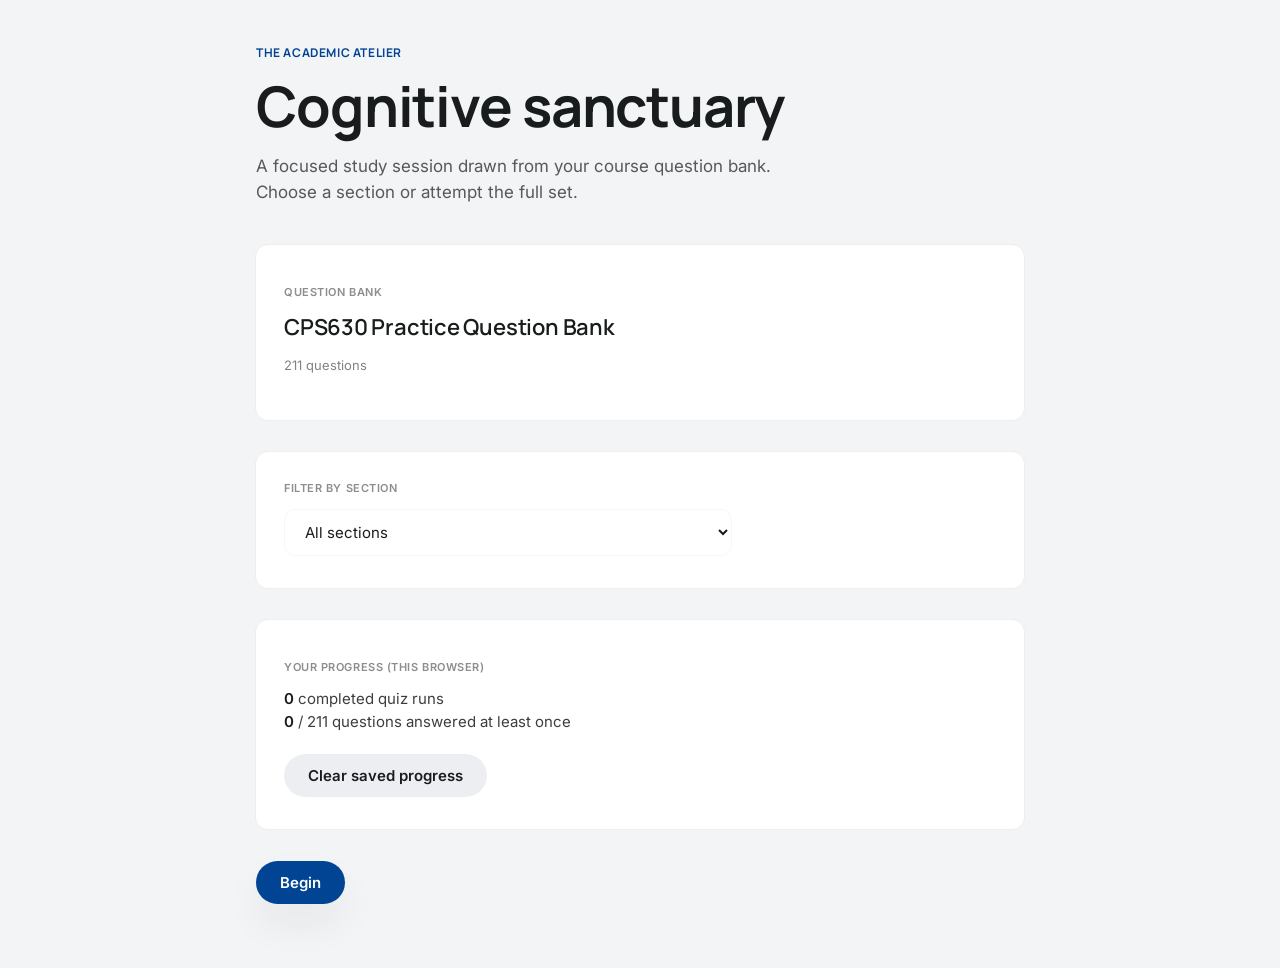
==== quiz/index.html @ 3daa611d "Initial commit: CPS630 quiz app and question bank Made-with: Cursor" ====
<!DOCTYPE html>
<html lang="en">
  <head>
    <meta charset="UTF-8" />
    <meta name="viewport" content="width=device-width, initial-scale=1.0" />
    <title>CPS630 — Practice Quiz</title>
    <link rel="stylesheet" href="css/atelier.css" />
  </head>
  <body>
    <div class="app-shell">
      <main class="main-stage">
        <div id="view-start">
          <p class="brand-mark">The Academic Atelier</p>
          <h1 class="display-intro">Cognitive sanctuary</h1>
          <p class="lede">
            A focused study session drawn from your course question bank. Choose a section or
            attempt the full set.
          </p>

          <div class="card" style="margin-bottom: 2rem">
            <p class="label-md" style="margin-bottom: 0.75rem">Question bank</p>
            <p id="bank-title" class="title-lg" style="margin-bottom: 0.5rem">Loading…</p>
            <p id="bank-count" class="meta-muted">—</p>
          </div>

          <div class="card" style="margin-bottom: 2rem">
            <label class="label-md" for="section-filter" style="display: block; margin-bottom: 0.75rem"
              >Filter by section</label
            >
            <select id="section-filter" class="field-select">
              <option value="">All sections</option>
            </select>
          </div>

          <div id="stats-panel" class="card stats-panel hidden" style="margin-bottom: 2rem" aria-live="polite">
            <p class="label-md" style="margin-bottom: 0.75rem">Your progress (this browser)</p>
            <div id="stats-summary" class="stats-summary"></div>
            <div id="stats-attempts-wrap" class="stats-attempts-wrap hidden">
              <p class="label-md" style="margin-top: 1.25rem; margin-bottom: 0.5rem">Recent attempts</p>
              <ul id="stats-attempts" class="stats-attempts"></ul>
            </div>
            <div class="btn-row" style="margin-top: 1.25rem; margin-bottom: 0">
              <button type="button" class="btn btn-secondary" id="btn-clear-storage">
                Clear saved progress
              </button>
            </div>
          </div>

          <p id="load-error" class="status-banner bad hidden" role="alert"></p>

          <button type="button" class="btn btn-primary" id="btn-start">Begin</button>
        </div>

        <div id="view-quiz" class="hidden">
          <header class="top-bar" aria-label="Quiz progress">
            <div class="top-bar-inner">
              <div class="brand-row">
                <span class="brand-mark">CPS630</span>
                <span id="progress-meta" class="meta-muted"></span>
              </div>
              <div class="progress-wrap" role="progressbar" aria-valuemin="0" aria-valuemax="100" aria-valuenow="0">
                <div id="progress-fill" class="progress-fill"></div>
              </div>
            </div>
          </header>

          <div class="quiz-body">
            <p id="question-tag" class="label-md" style="margin-bottom: 0.75rem"></p>
            <p id="question-history" class="question-history meta-muted hidden" aria-live="polite"></p>
            <h2 id="question-stem" class="title-lg"></h2>

            <div id="options" class="options"></div>

            <div
              id="feedback"
              class="status-banner hidden"
              role="status"
              aria-live="polite"
            ></div>

            <div class="confidence-row">
              <span class="confidence-label">Confidence</span>
              <button type="button" class="chip" data-level="confident">Confident</button>
              <button type="button" class="chip" data-level="unsure">Unsure</button>
              <button type="button" class="chip" data-level="review">Review</button>
            </div>

            <div class="btn-row">
              <button type="button" class="btn btn-primary" id="btn-next" disabled>Next</button>
            </div>
          </div>
        </div>

        <div id="view-results" class="hidden">
          <p class="brand-mark">Results</p>
          <p id="score-value" class="score-ring"></p>
          <p id="score-summary" class="results-summary"></p>
          <h2 class="title-lg" style="margin-bottom: 1rem">Review misses</h2>
          <div id="review-list"></div>
          <div class="btn-row">
            <button type="button" class="btn btn-primary" id="btn-home">Home</button>
            <button type="button" class="btn btn-secondary" id="btn-restart">Practice again</button>
          </div>
        </div>
      </main>
    </div>

    <script type="module" src="js/app.js"></script>
  </body>
</html>
---- quiz/css/atelier.css ----
/**
 * Academic Atelier — tokens from DESIGN.md
 */
@import url("https://fonts.googleapis.com/css2?family=Inter:wght@400;500;600&family=Manrope:wght@500;600;700&display=swap");

:root {
  --surface: #f8f9fa;
  --surface-container-low: #f3f4f5;
  --surface-container-lowest: #ffffff;
  --surface-container-high: #eceef1;
  --surface-bright: rgba(248, 249, 250, 0.8);
  --surface-tint: rgba(25, 28, 29, 0.08);
  --primary: #004493;
  --primary_container: #005bc0;
  --on_primary: #ffffff;
  --on_surface: #191c1d;
  --on_secondary_container: #1a1c1e;
  --secondary_container: #dce3e8;
  --outline_variant: rgba(195, 198, 214, 0.15);
  --tertiary: #6b5a4a;
  --error: #b3261e;
  --ambient-shadow: 0 20px 40px rgba(25, 28, 29, 0.06);
  --radius-md: 0.75rem;
  --radius-full: 9999px;
  --font-display: "Manrope", system-ui, sans-serif;
  --font-body: "Inter", system-ui, sans-serif;
  --tracking-label: 0.05em;
  --tracking-display: -0.02em;
}

*,
*::before,
*::after {
  box-sizing: border-box;
}

html {
  font-size: 100%;
}

body {
  margin: 0;
  min-height: 100vh;
  font-family: var(--font-body);
  font-weight: 400;
  color: var(--on_surface);
  background: var(--surface-container-low);
  line-height: 1.5;
}

/* —— Layout —— */
.app-shell {
  min-height: 100vh;
  display: flex;
  flex-direction: column;
}

.top-bar {
  position: sticky;
  top: 0;
  z-index: 20;
  padding: 1rem 1.5rem 1.25rem;
  background: color-mix(in srgb, var(--surface-container-lowest) 80%, transparent);
  backdrop-filter: blur(12px);
  -webkit-backdrop-filter: blur(12px);
}

.top-bar-inner {
  max-width: 52rem;
  margin: 0 auto;
}

.brand-row {
  display: flex;
  align-items: baseline;
  justify-content: space-between;
  gap: 1rem;
  margin-bottom: 1rem;
}

.brand-mark {
  font-family: var(--font-display);
  font-weight: 700;
  font-size: 0.75rem;
  letter-spacing: var(--tracking-label);
  text-transform: uppercase;
  color: var(--primary);
}

.meta-muted {
  font-size: 0.8125rem;
  color: color-mix(in srgb, var(--on_surface) 55%, transparent);
}

/* Progress: 8px track, gradient fill */
.progress-wrap {
  height: 8px;
  border-radius: var(--radius-full);
  background: var(--secondary_container);
  overflow: hidden;
}

.progress-fill {
  height: 100%;
  width: 0%;
  border-radius: var(--radius-full);
  background: linear-gradient(
    135deg,
    var(--primary) 0%,
    var(--primary_container) 100%
  );
  transition: width 0.35s ease;
}

.main-stage {
  flex: 1;
  padding: 2rem 1.5rem 4rem;
  max-width: 52rem;
  margin: 0 auto;
  width: 100%;
}

/* —— Typography —— */
.display-intro {
  font-family: var(--font-display);
  font-weight: 700;
  font-size: clamp(2rem, 5vw, 3.5rem);
  letter-spacing: var(--tracking-display);
  line-height: 1.15;
  margin: 0 0 1rem;
  color: var(--on_surface);
}

.lede {
  font-size: 1.0625rem;
  color: color-mix(in srgb, var(--on_surface) 72%, transparent);
  margin: 0 0 2.5rem;
  max-width: 36rem;
}

.title-lg {
  font-family: var(--font-display);
  font-weight: 600;
  font-size: 1.375rem;
  line-height: 1.35;
  letter-spacing: -0.01em;
  margin: 0 0 1.75rem;
  color: var(--on_surface);
}

.label-md {
  font-size: 0.6875rem;
  font-weight: 600;
  letter-spacing: var(--tracking-label);
  text-transform: uppercase;
  color: color-mix(in srgb, var(--on_surface) 50%, transparent);
}

/* —— Surfaces —— */
.card {
  background: var(--surface-container-lowest);
  border-radius: var(--radius-md);
  padding: 1.75rem 1.75rem 2rem;
  outline: 1px solid var(--outline_variant);
  outline-offset: 0;
}

.card + .card {
  margin-top: 1.5rem;
}

/* —— Buttons —— */
.btn {
  font-family: var(--font-body);
  font-weight: 600;
  font-size: 0.9375rem;
  padding: 0.75rem 1.5rem;
  border: none;
  border-radius: var(--radius-full);
  cursor: pointer;
  transition: background 0.2s ease, box-shadow 0.2s ease;
}

.btn:disabled {
  opacity: 0.45;
  cursor: not-allowed;
}

.btn-primary {
  background: var(--primary);
  color: var(--on_primary);
  box-shadow: var(--ambient-shadow);
}

.btn-primary:hover:not(:disabled) {
  background: color-mix(in srgb, var(--primary) 92%, black);
}

.btn-secondary {
  background: var(--surface-container-high);
  color: var(--on_secondary_container);
}

.btn-secondary:hover:not(:disabled) {
  background: color-mix(in srgb, var(--surface-container-high) 85%, var(--on_surface));
}

.btn-row {
  display: flex;
  flex-wrap: wrap;
  gap: 0.75rem;
  margin-top: 2rem;
}

/* —— Options —— */
.options {
  display: flex;
  flex-direction: column;
  gap: 1rem;
}

.option-btn {
  display: block;
  width: 100%;
  text-align: left;
  font-family: var(--font-body);
  font-size: 0.9375rem;
  padding: 1rem 1.125rem;
  border: none;
  border-radius: var(--radius-md);
  background: var(--surface-container-low);
  color: var(--on_surface);
  cursor: pointer;
  transition: background 0.2s ease;
}

.option-btn:hover:not(:disabled) {
  background: var(--surface-container-high);
}

.option-btn:focus-visible {
  outline: 2px solid var(--primary);
  outline-offset: 2px;
}

.option-btn:disabled {
  cursor: default;
}

.option-btn.selected {
  background: color-mix(in srgb, var(--primary) 12%, var(--surface-container-lowest));
  color: var(--on_surface);
}

.option-btn.correct-reveal {
  background: color-mix(in srgb, var(--primary) 18%, var(--surface-container-lowest));
  box-shadow: inset 0 0 0 1px color-mix(in srgb, var(--primary) 35%, transparent);
}

.option-btn.incorrect-reveal {
  background: color-mix(in srgb, var(--error) 10%, var(--surface-container-lowest));
}

.option-key {
  font-weight: 600;
  color: var(--primary);
  margin-right: 0.5rem;
}

/* —— Confidence chips —— */
.confidence-row {
  display: flex;
  flex-wrap: wrap;
  align-items: center;
  gap: 0.5rem;
  margin-top: 2rem;
  padding-top: 2rem;
}

.confidence-label {
  font-size: 0.6875rem;
  font-weight: 600;
  letter-spacing: var(--tracking-label);
  text-transform: uppercase;
  color: color-mix(in srgb, var(--on_surface) 45%, transparent);
  width: 100%;
  margin-bottom: 0.25rem;
}

.chip {
  font-family: var(--font-body);
  font-size: 0.8125rem;
  font-weight: 500;
  padding: 0.45rem 0.9rem;
  border: none;
  border-radius: var(--radius-full);
  cursor: pointer;
  background: var(--surface-container-high);
  color: var(--on_surface);
  transition: background 0.2s ease;
}

.chip:hover {
  background: color-mix(in srgb, var(--surface-container-high) 88%, var(--on_surface));
}

.chip[data-level="confident"] {
  background: color-mix(in srgb, var(--tertiary) 10%, var(--surface-container-lowest));
}

.chip[data-level="confident"].active {
  background: color-mix(in srgb, var(--tertiary) 22%, var(--surface-container-lowest));
}

.chip[data-level="unsure"] {
  background: color-mix(in srgb, var(--primary) 8%, var(--surface-container-lowest));
}

.chip[data-level="unsure"].active {
  background: color-mix(in srgb, var(--primary) 18%, var(--surface-container-lowest));
}

.chip[data-level="review"] {
  background: color-mix(in srgb, var(--error) 10%, var(--surface-container-lowest));
}

.chip[data-level="review"].active {
  background: color-mix(in srgb, var(--error) 20%, var(--surface-container-lowest));
}

/* —— Results —— */
.score-ring {
  font-family: var(--font-display);
  font-weight: 700;
  font-size: 3rem;
  letter-spacing: var(--tracking-display);
  color: var(--primary);
  margin: 0 0 0.5rem;
}

.results-summary {
  font-size: 1.0625rem;
  color: color-mix(in srgb, var(--on_surface) 75%, transparent);
  margin-bottom: 2rem;
}

.review-item {
  padding: 1.25rem 0;
}

.review-item + .review-item {
  margin-top: 1.5rem;
}

.hidden {
  display: none !important;
}

.sr-only {
  position: absolute;
  width: 1px;
  height: 1px;
  padding: 0;
  margin: -1px;
  overflow: hidden;
  clip: rect(0, 0, 0, 0);
  border: 0;
}

.status-banner {
  margin-top: 1.25rem;
  padding: 0.75rem 1rem;
  border-radius: var(--radius-md);
  font-size: 0.875rem;
  font-weight: 500;
}

.status-banner.ok {
  background: color-mix(in srgb, var(--primary) 10%, var(--surface-container-lowest));
  color: var(--on_surface);
}

.status-banner.bad {
  background: color-mix(in srgb, var(--error) 10%, var(--surface-container-lowest));
  color: var(--on_surface);
}

/* —— Select (ghost border) —— */
select.field-select {
  font-family: var(--font-body);
  font-size: 0.9375rem;
  padding: 0.75rem 1rem;
  border-radius: var(--radius-md);
  border: 1px solid var(--outline_variant);
  background: var(--surface-container-lowest);
  color: var(--on_surface);
  max-width: 28rem;
  width: 100%;
  cursor: pointer;
}

select.field-select:focus {
  outline: none;
  border-color: var(--primary);
  background: var(--surface-container-lowest);
}

.quiz-body {
  padding-top: 0.5rem;
}

.question-history {
  font-size: 0.8125rem;
  margin: 0 0 1rem;
}

.stats-panel .stats-summary {
  font-size: 0.9375rem;
  line-height: 1.55;
  color: color-mix(in srgb, var(--on_surface) 85%, transparent);
}

.stats-panel .stats-summary strong {
  color: var(--on_surface);
  font-weight: 600;
}

.stats-attempts-wrap {
  margin-top: 0.25rem;
}

.stats-attempts {
  list-style: none;
  margin: 0;
  padding: 0;
}

.stats-attempts li {
  font-size: 0.875rem;
  padding: 0.65rem 0;
  color: color-mix(in srgb, var(--on_surface) 78%, transparent);
}

.stats-attempts li + li {
  margin-top: 0.5rem;
}

.stats-attempts time {
  color: color-mix(in srgb, var(--on_surface) 55%, transparent);
  font-size: 0.8125rem;
  display: block;
  margin-bottom: 0.2rem;
}

@media (min-width: 640px) {
  .main-stage {
    padding-left: 2rem;
    padding-right: 2rem;
  }
}
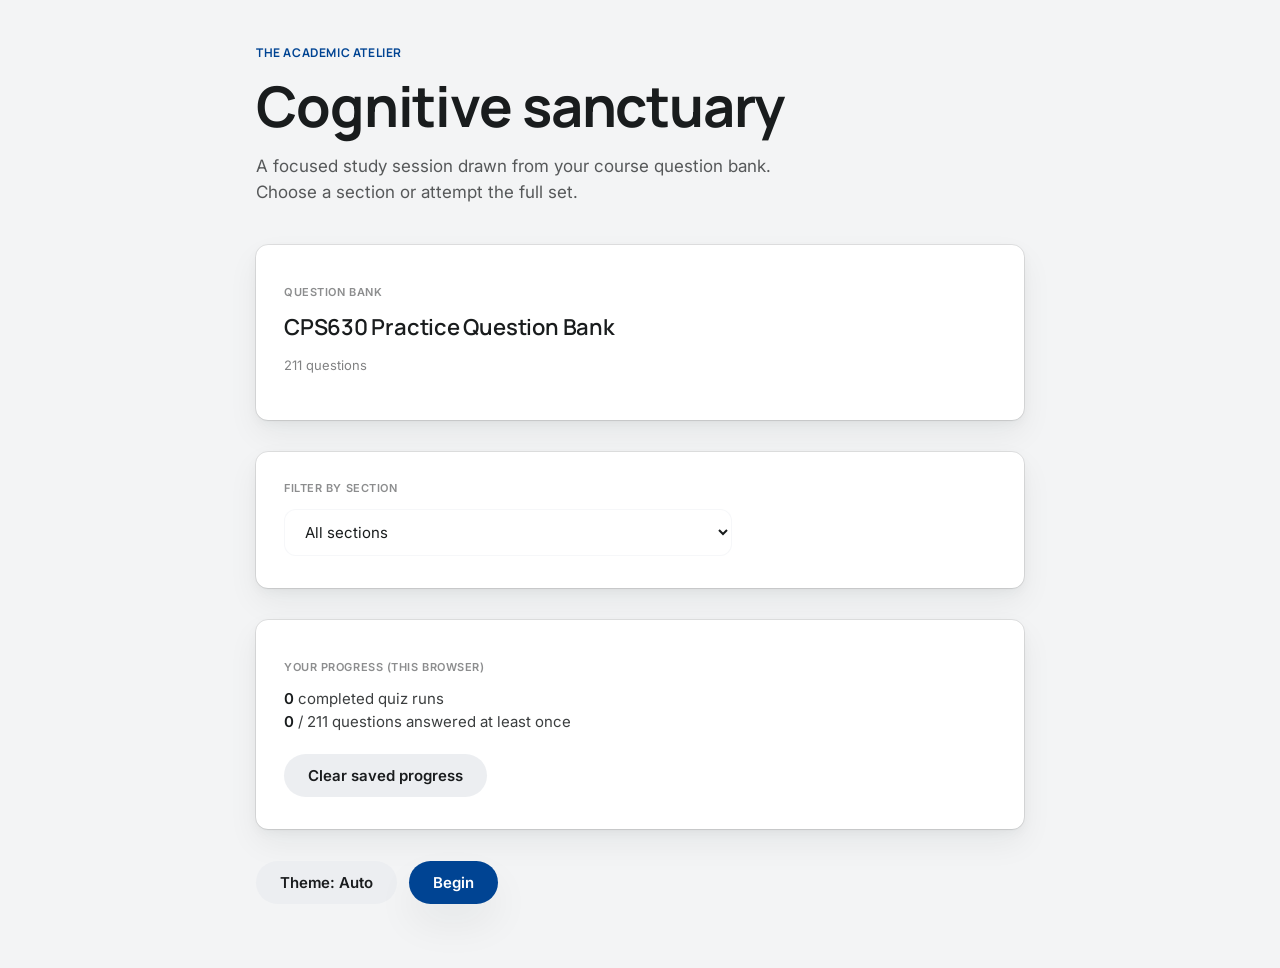
==== commit 35e800f2: "Add dark theme support and enhance quiz interface - Introduced a new design document outlining the d" ====
--- a/quiz/index.html
+++ b/quiz/index.html
@@ -4,6 +4,18 @@
     <meta charset="UTF-8" />
     <meta name="viewport" content="width=device-width, initial-scale=1.0" />
     <title>CPS630 — Practice Quiz</title>
+    <script>
+      (function () {
+        try {
+          var k = "cps630-theme";
+          var p = localStorage.getItem(k);
+          var dark =
+            p === "dark" || (p !== "light" && window.matchMedia("(prefers-color-scheme: dark)").matches);
+          document.documentElement.classList.toggle("theme-dark", dark);
+          document.documentElement.style.colorScheme = dark ? "dark" : "light";
+        } catch (e) {}
+      })();
+    </script>
     <link rel="stylesheet" href="css/atelier.css" />
   </head>
   <body>
@@ -48,23 +60,50 @@
 
           <p id="load-error" class="status-banner bad hidden" role="alert"></p>
 
-          <button type="button" class="btn btn-primary" id="btn-start">Begin</button>
+          <div class="btn-row">
+            <button type="button" class="btn btn-secondary js-theme-toggle" id="btn-theme-start">
+              Theme: Auto
+            </button>
+            <button type="button" class="btn btn-primary" id="btn-start">Begin</button>
+          </div>
         </div>
 
         <div id="view-quiz" class="hidden">
-          <header class="top-bar" aria-label="Quiz progress">
-            <div class="top-bar-inner">
-              <div class="brand-row">
-                <span class="brand-mark">CPS630</span>
-                <span id="progress-meta" class="meta-muted"></span>
-              </div>
-              <div class="progress-wrap" role="progressbar" aria-valuemin="0" aria-valuemax="100" aria-valuenow="0">
-                <div id="progress-fill" class="progress-fill"></div>
+          <div class="quiz-outer">
+            <div class="quiz-head-sticky">
+              <div class="card quiz-sticky-card">
+                <div class="quiz-sticky-top" aria-label="Quiz progress">
+                  <div class="brand-row">
+                    <span class="brand-mark">CPS630</span>
+                    <div class="brand-row-end">
+                      <span id="progress-meta" class="meta-muted"></span>
+                      <button
+                        type="button"
+                        class="btn btn-secondary btn-theme-compact js-theme-toggle"
+                        id="btn-theme-quiz"
+                      >
+                        Theme: Auto
+                      </button>
+                    </div>
+                  </div>
+                  <div class="progress-wrap" role="progressbar" aria-valuemin="0" aria-valuemax="100" aria-valuenow="0">
+                    <div id="progress-fill" class="progress-fill"></div>
+                  </div>
+                </div>
+                <div class="nav-toolbar quiz-sticky-nav" role="toolbar" aria-label="Question navigation">
+                  <button type="button" class="btn btn-secondary" id="btn-prev" title="Previous question">
+                    Previous
+                  </button>
+                  <button type="button" class="btn btn-secondary" id="btn-next" title="Next question">
+                    Next
+                  </button>
+                  <button type="button" class="btn btn-primary" id="btn-finish">Finish session</button>
+                </div>
               </div>
             </div>
-          </header>
 
-          <div class="quiz-body">
+            <div class="quiz-columns">
+              <div class="quiz-body quiz-main-column">
             <p id="question-tag" class="label-md" style="margin-bottom: 0.75rem"></p>
             <p id="question-history" class="question-history meta-muted hidden" aria-live="polite"></p>
             <h2 id="question-stem" class="title-lg"></h2>
@@ -78,28 +117,49 @@
               aria-live="polite"
             ></div>
 
-            <div class="confidence-row">
-              <span class="confidence-label">Confidence</span>
-              <button type="button" class="chip" data-level="confident">Confident</button>
-              <button type="button" class="chip" data-level="unsure">Unsure</button>
-              <button type="button" class="chip" data-level="review">Review</button>
-            </div>
-
-            <div class="btn-row">
-              <button type="button" class="btn btn-primary" id="btn-next" disabled>Next</button>
+              </div>
+              <aside class="quiz-sidebar" aria-label="Question index">
+                <div class="quiz-sidebar-inner">
+                  <p class="label-md" style="margin-bottom: 0.75rem">Jump to question</p>
+                  <div
+                    id="question-jump"
+                    class="question-jump question-jump--side"
+                    role="navigation"
+                  ></div>
+                </div>
+              </aside>
             </div>
           </div>
         </div>
 
-        <div id="view-results" class="hidden">
-          <p class="brand-mark">Results</p>
-          <p id="score-value" class="score-ring"></p>
-          <p id="score-summary" class="results-summary"></p>
-          <h2 class="title-lg" style="margin-bottom: 1rem">Review misses</h2>
-          <div id="review-list"></div>
-          <div class="btn-row">
-            <button type="button" class="btn btn-primary" id="btn-home">Home</button>
-            <button type="button" class="btn btn-secondary" id="btn-restart">Practice again</button>
+        <div id="view-results" class="hidden view-results">
+          <div class="results-body">
+            <p class="brand-mark">Results</p>
+            <p id="score-value" class="score-ring"></p>
+            <p id="score-summary" class="results-summary"></p>
+            <p class="results-footer-hint meta-muted">
+              <a href="#results-actions-panel" class="results-skip-link">Jump to actions</a>
+              <span class="results-footer-hint-sep"> · </span>
+              Home and Practice again stay fixed at the bottom while you scroll.
+            </p>
+            <div
+              id="results-actions-panel"
+              class="results-footer"
+              role="toolbar"
+              aria-label="Results actions"
+              data-results-footer
+              tabindex="-1"
+            >
+              <div class="results-footer-inner">
+                <button type="button" class="btn btn-primary" data-results-action="home">Home</button>
+                <button type="button" class="btn btn-secondary" data-results-action="restart">
+                  Practice again
+                </button>
+                <button type="button" class="btn btn-secondary js-theme-toggle">Theme: Auto</button>
+              </div>
+            </div>
+            <h2 class="title-lg results-review-heading">Review misses</h2>
+            <div id="review-list"></div>
           </div>
         </div>
       </main>
--- a/quiz/css/atelier.css
+++ b/quiz/css/atelier.css
@@ -18,8 +18,16 @@
   --secondary_container: #dce3e8;
   --outline_variant: rgba(195, 198, 214, 0.15);
   --tertiary: #6b5a4a;
+  --success: #1b6e3a;
   --error: #b3261e;
   --ambient-shadow: 0 20px 40px rgba(25, 28, 29, 0.06);
+  --card-raise:
+    0 1px 2px rgba(25, 28, 29, 0.05),
+    0 4px 12px rgba(25, 28, 29, 0.04),
+    0 14px 32px rgba(25, 28, 29, 0.06);
+  --card-edge: color-mix(in srgb, var(--on_surface) 9%, transparent);
+  --primary-hover-mix: black;
+  --shadow-footer-up: 0 -12px 40px rgba(25, 28, 29, 0.08);
   --radius-md: 0.75rem;
   --radius-full: 9999px;
   --font-display: "Manrope", system-ui, sans-serif;
@@ -65,6 +73,104 @@
   -webkit-backdrop-filter: blur(12px);
 }
 
+.quiz-head-sticky {
+  position: sticky;
+  top: 0;
+  z-index: 25;
+  background: var(--surface-container-low);
+  padding-bottom: 0.5rem;
+}
+
+.quiz-sticky-top {
+  margin-bottom: 1.15rem;
+}
+
+.quiz-sticky-nav {
+  padding-top: 1.1rem;
+  margin-top: 0.25rem;
+  background: color-mix(in srgb, var(--surface-container-high) 28%, var(--surface-container-lowest));
+  margin-left: -1.75rem;
+  margin-right: -1.75rem;
+  margin-bottom: -2rem;
+  padding-left: 1.75rem;
+  padding-right: 1.75rem;
+  padding-bottom: 1.5rem;
+  border-radius: 0 0 var(--radius-md) var(--radius-md);
+}
+
+.quiz-outer {
+  max-width: min(100%, 72rem);
+  margin: 0 auto;
+  width: 100%;
+}
+
+.quiz-columns {
+  display: grid;
+  grid-template-columns: 1fr;
+  gap: 1.5rem;
+  align-items: start;
+  margin-top: 0.75rem;
+  padding: 1.25rem 1.35rem 1.5rem;
+  background: var(--surface-container-lowest);
+  border-radius: var(--radius-md);
+  box-shadow: var(--card-raise);
+  outline: 1px solid var(--card-edge);
+  outline-offset: 0;
+}
+
+@media (min-width: 960px) {
+  .quiz-columns {
+    grid-template-columns: minmax(0, 1fr) 15.5rem;
+    gap: 1.75rem;
+  }
+}
+
+@media (min-width: 1100px) {
+  .quiz-columns {
+    grid-template-columns: minmax(0, 1fr) 17.5rem;
+  }
+}
+
+.quiz-main-column {
+  min-width: 0;
+}
+
+.quiz-sidebar {
+  min-width: 0;
+}
+
+.quiz-sidebar-inner {
+  position: sticky;
+  top: 1rem;
+  max-height: min(72vh, 24rem);
+  display: flex;
+  flex-direction: column;
+  padding: 0.85rem 0.85rem 0.95rem;
+  margin: 0;
+  background: color-mix(in srgb, var(--surface-container-high) 55%, var(--surface-container-lowest));
+  border-radius: calc(var(--radius-md) - 2px);
+  outline: 1px solid color-mix(in srgb, var(--on_surface) 6%, transparent);
+  outline-offset: 0;
+}
+
+@media (min-width: 960px) {
+  .quiz-sidebar-inner {
+    top: calc(1rem + env(safe-area-inset-top, 0px));
+    max-height: min(76vh, 26rem);
+  }
+}
+
+@media (max-width: 959px) {
+  .quiz-sidebar {
+    order: -1;
+  }
+
+  .quiz-sidebar-inner {
+    max-height: 17rem;
+    padding: 0.65rem 0.75rem 0.75rem;
+  }
+}
+
 .top-bar-inner {
   max-width: 52rem;
   margin: 0 auto;
@@ -76,6 +182,20 @@
   justify-content: space-between;
   gap: 1rem;
   margin-bottom: 1rem;
+}
+
+.brand-row-end {
+  display: flex;
+  align-items: center;
+  justify-content: flex-end;
+  gap: 0.5rem;
+  flex-wrap: wrap;
+}
+
+.btn-theme-compact {
+  font-size: 0.8125rem;
+  padding: 0.35rem 0.65rem;
+  flex-shrink: 0;
 }
 
 .brand-mark {
@@ -120,6 +240,10 @@
   width: 100%;
 }
 
+.main-stage:has(#view-quiz:not(.hidden)) {
+  max-width: min(100%, 72rem);
+}
+
 /* —— Typography —— */
 .display-intro {
   font-family: var(--font-display);
@@ -161,7 +285,8 @@
   background: var(--surface-container-lowest);
   border-radius: var(--radius-md);
   padding: 1.75rem 1.75rem 2rem;
-  outline: 1px solid var(--outline_variant);
+  box-shadow: var(--card-raise);
+  outline: 1px solid var(--card-edge);
   outline-offset: 0;
 }
 
@@ -193,7 +318,7 @@
 }
 
 .btn-primary:hover:not(:disabled) {
-  background: color-mix(in srgb, var(--primary) 92%, black);
+  background: color-mix(in srgb, var(--primary) 88%, var(--primary-hover-mix));
 }
 
 .btn-secondary {
@@ -253,12 +378,23 @@
 }
 
 .option-btn.correct-reveal {
-  background: color-mix(in srgb, var(--primary) 18%, var(--surface-container-lowest));
-  box-shadow: inset 0 0 0 1px color-mix(in srgb, var(--primary) 35%, transparent);
+  background: color-mix(in srgb, var(--success) 16%, var(--surface-container-lowest));
+  box-shadow: inset 0 0 0 1.5px color-mix(in srgb, var(--success) 45%, transparent);
+  color: var(--on_surface);
+}
+
+.option-btn.correct-reveal .option-key {
+  color: var(--success);
 }
 
 .option-btn.incorrect-reveal {
-  background: color-mix(in srgb, var(--error) 10%, var(--surface-container-lowest));
+  background: color-mix(in srgb, var(--error) 16%, var(--surface-container-lowest));
+  box-shadow: inset 0 0 0 1.5px color-mix(in srgb, var(--error) 42%, transparent);
+  color: var(--on_surface);
+}
+
+.option-btn.incorrect-reveal .option-key {
+  color: var(--error);
 }
 
 .option-key {
@@ -329,6 +465,63 @@
 }
 
 /* —— Results —— */
+.view-results {
+  position: relative;
+  padding-bottom: 5.5rem;
+}
+
+.results-body {
+  padding-bottom: 1rem;
+}
+
+.results-footer-hint {
+  font-size: 0.8125rem;
+  margin: 0 0 1rem;
+  max-width: 32rem;
+  line-height: 1.45;
+}
+
+.results-skip-link {
+  font-weight: 600;
+  color: var(--primary);
+  text-decoration: none;
+}
+
+.results-skip-link:hover {
+  text-decoration: underline;
+}
+
+.results-footer-hint-sep {
+  color: color-mix(in srgb, var(--on_surface) 45%, transparent);
+}
+
+.results-review-heading {
+  margin-bottom: 1rem;
+  margin-top: 1.75rem;
+}
+
+.results-footer {
+  position: fixed;
+  bottom: 0;
+  left: 0;
+  right: 0;
+  z-index: 50;
+  padding: 0.875rem 1.5rem calc(0.875rem + env(safe-area-inset-bottom, 0px));
+  background: color-mix(in srgb, var(--surface-container-lowest) 88%, transparent);
+  backdrop-filter: blur(14px);
+  -webkit-backdrop-filter: blur(14px);
+  box-shadow: var(--shadow-footer-up);
+}
+
+.results-footer-inner {
+  max-width: 52rem;
+  margin: 0 auto;
+  display: flex;
+  flex-wrap: wrap;
+  gap: 0.75rem;
+  align-items: center;
+}
+
 .score-ring {
   font-family: var(--font-display);
   font-weight: 700;
@@ -376,13 +569,15 @@
 }
 
 .status-banner.ok {
-  background: color-mix(in srgb, var(--primary) 10%, var(--surface-container-lowest));
-  color: var(--on_surface);
+  background: color-mix(in srgb, var(--success) 12%, var(--surface-container-lowest));
+  color: var(--on_surface);
+  box-shadow: inset 0 0 0 1px color-mix(in srgb, var(--success) 22%, transparent);
 }
 
 .status-banner.bad {
-  background: color-mix(in srgb, var(--error) 10%, var(--surface-container-lowest));
-  color: var(--on_surface);
+  background: color-mix(in srgb, var(--error) 12%, var(--surface-container-lowest));
+  color: var(--on_surface);
+  box-shadow: inset 0 0 0 1px color-mix(in srgb, var(--error) 22%, transparent);
 }
 
 /* —— Select (ghost border) —— */
@@ -406,7 +601,114 @@
 }
 
 .quiz-body {
-  padding-top: 0.5rem;
+  padding-top: 0.25rem;
+}
+
+.explore-nav {
+  margin-bottom: 1.75rem;
+}
+
+.explore-nav-hint .kbd-hint {
+  display: inline-block;
+  font-family: var(--font-body);
+  font-size: 0.8125rem;
+  font-weight: 600;
+  padding: 0.1rem 0.35rem;
+  margin: 0 0.1rem;
+  border-radius: 0.25rem;
+  background: var(--surface-container-high);
+  color: var(--on_surface);
+}
+
+.nav-toolbar {
+  display: flex;
+  flex-wrap: wrap;
+  gap: 0.75rem;
+  align-items: center;
+}
+
+.question-jump {
+  display: flex;
+  flex-wrap: wrap;
+  gap: 0.5rem;
+  max-height: 12rem;
+  overflow-y: auto;
+  padding: 0.25rem 0 0.5rem;
+}
+
+.question-jump--side {
+  flex: 1;
+  min-height: 0;
+  max-height: 17rem;
+  display: grid;
+  grid-template-columns: repeat(auto-fill, minmax(2.35rem, 1fr));
+  gap: 0.35rem;
+  align-content: start;
+  overflow-y: auto;
+  padding: 0.1rem 0.1rem 0.2rem 0;
+  -webkit-overflow-scrolling: touch;
+}
+
+@media (min-width: 960px) {
+  .question-jump--side {
+    grid-template-columns: repeat(4, 1fr);
+    max-height: 18rem;
+  }
+}
+
+@media (max-width: 959px) {
+  .question-jump--side {
+    max-height: 9.5rem;
+  }
+}
+
+.jump-btn {
+  font-family: var(--font-body);
+  font-size: 0.8125rem;
+  font-weight: 600;
+  min-width: 2.5rem;
+  padding: 0.45rem 0.5rem;
+  border: none;
+  border-radius: var(--radius-md);
+  background: var(--surface-container-low);
+  color: var(--on_surface);
+  cursor: pointer;
+  transition: background 0.2s ease;
+}
+
+.jump-btn:hover {
+  background: var(--surface-container-high);
+}
+
+.jump-btn.jump-btn--correct:not(.jump-btn--current) {
+  background: color-mix(in srgb, var(--success) 18%, var(--surface-container-lowest));
+  box-shadow: inset 0 0 0 1px color-mix(in srgb, var(--success) 35%, transparent);
+  color: var(--on_surface);
+}
+
+.jump-btn.jump-btn--correct:not(.jump-btn--current):hover {
+  background: color-mix(in srgb, var(--success) 26%, var(--surface-container-lowest));
+}
+
+.jump-btn.jump-btn--wrong:not(.jump-btn--current) {
+  background: color-mix(in srgb, var(--error) 16%, var(--surface-container-lowest));
+  box-shadow: inset 0 0 0 1px color-mix(in srgb, var(--error) 38%, transparent);
+  color: var(--on_surface);
+}
+
+.jump-btn.jump-btn--wrong:not(.jump-btn--current):hover {
+  background: color-mix(in srgb, var(--error) 24%, var(--surface-container-lowest));
+}
+
+.jump-btn.jump-btn--current {
+  background: linear-gradient(135deg, var(--primary) 0%, var(--primary_container) 100%);
+  color: var(--on_primary);
+  box-shadow: var(--ambient-shadow);
+}
+
+.jump-btn:focus-visible {
+  outline: 2px solid var(--primary);
+  outline-offset: 2px;
 }
 
 .question-history {
@@ -458,3 +760,32 @@
     padding-right: 2rem;
   }
 }
+
+/* —— Dark theme (DESIGN-DARK.md: primary #1A73E8, secondary #5F6368) —— */
+html.theme-dark {
+  color-scheme: dark;
+  --surface: #121212;
+  --surface-container-low: #1c1b1f;
+  --surface-container-lowest: #252329;
+  --surface-container-high: #2d2c31;
+  --surface-bright: rgba(28, 27, 31, 0.88);
+  --surface-tint: rgba(255, 255, 255, 0.08);
+  --primary: #1a73e8;
+  --primary_container: #4285f4;
+  --on_primary: #ffffff;
+  --on_surface: #e8eaed;
+  --on_secondary_container: #e8eaed;
+  --secondary_container: #3c4043;
+  --outline_variant: rgba(232, 234, 237, 0.14);
+  --tertiary: #a08b7a;
+  --success: #81c995;
+  --error: #f28b82;
+  --ambient-shadow: 0 20px 40px rgba(0, 0, 0, 0.45);
+  --card-raise:
+    0 1px 2px rgba(0, 0, 0, 0.35),
+    0 4px 12px rgba(0, 0, 0, 0.28),
+    0 14px 32px rgba(0, 0, 0, 0.38);
+  --card-edge: color-mix(in srgb, var(--on_surface) 14%, transparent);
+  --primary-hover-mix: white;
+  --shadow-footer-up: 0 -12px 40px rgba(0, 0, 0, 0.55);
+}
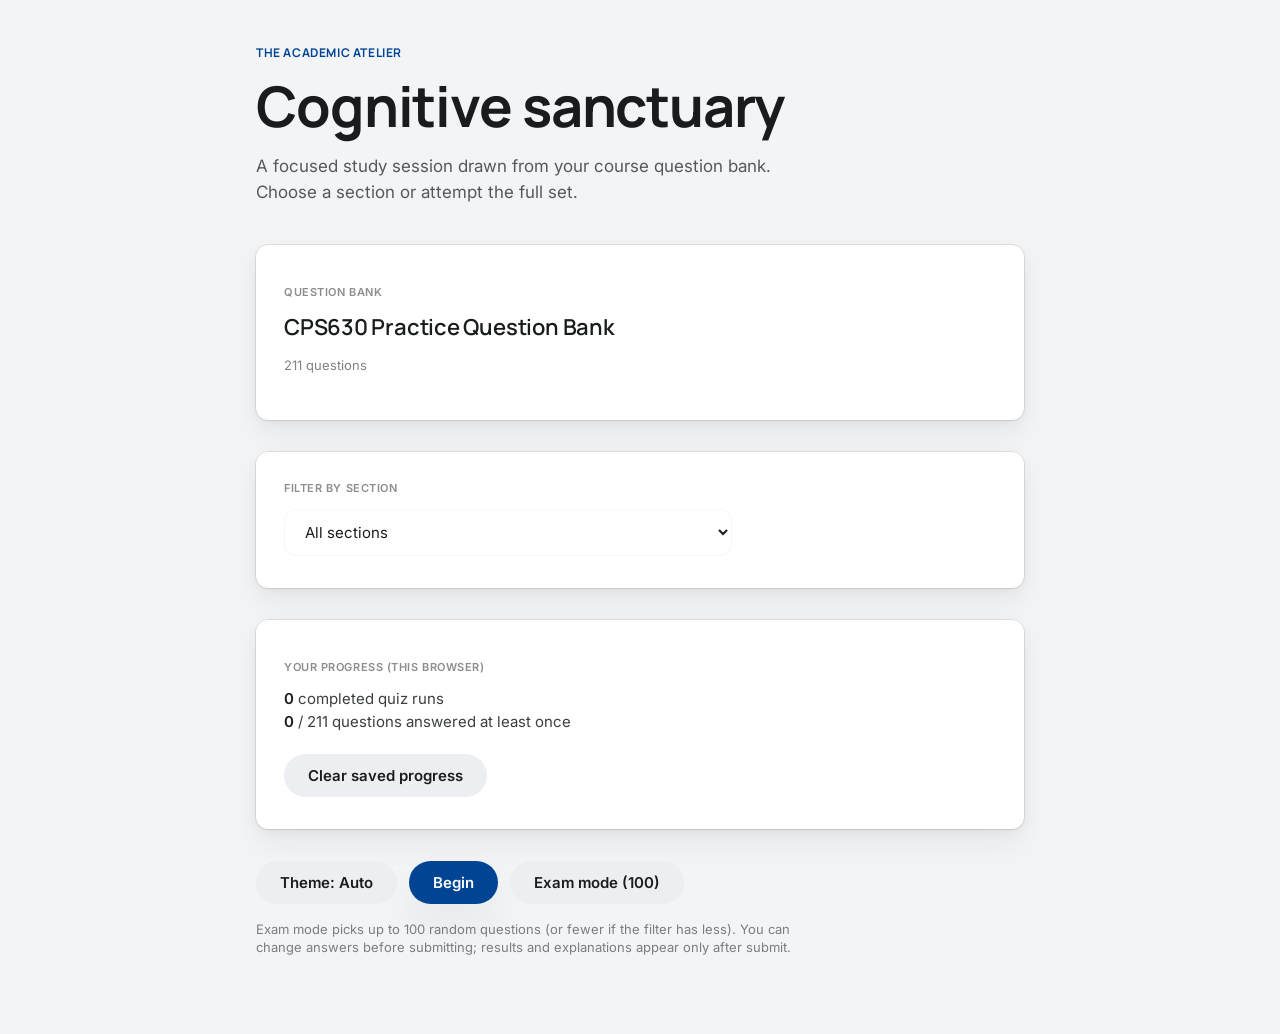
==== commit 5effc67c: "Implement session resume functionality and exam mode in quiz interface - Added a resume panel to all" ====
--- a/quiz/index.html
+++ b/quiz/index.html
@@ -60,12 +60,35 @@
 
           <p id="load-error" class="status-banner bad hidden" role="alert"></p>
 
+          <div id="resume-panel" class="card hidden" style="margin-bottom: 2rem" aria-live="polite">
+            <p class="label-md" style="margin-bottom: 0.5rem">Session in progress</p>
+            <p id="resume-summary" class="meta-muted" style="margin-bottom: 1rem"></p>
+            <div class="btn-row" style="margin-top: 0">
+              <button type="button" class="btn btn-primary" id="btn-resume">Resume</button>
+              <button type="button" class="btn btn-secondary" id="btn-discard-session">
+                Discard session
+              </button>
+            </div>
+          </div>
+
           <div class="btn-row">
             <button type="button" class="btn btn-secondary js-theme-toggle" id="btn-theme-start">
               Theme: Auto
             </button>
             <button type="button" class="btn btn-primary" id="btn-start">Begin</button>
+            <button
+              type="button"
+              class="btn btn-secondary"
+              id="btn-start-exam"
+              title="100 random questions from the current filter. No correct/incorrect until you submit."
+            >
+              Exam mode (100)
+            </button>
           </div>
+          <p class="meta-muted" style="margin-top: 1rem; max-width: 36rem; line-height: 1.45">
+            Exam mode picks up to 100 random questions (or fewer if the filter has less). You can change answers
+            before submitting; results and explanations appear only after submit.
+          </p>
         </div>
 
         <div id="view-quiz" class="hidden">
@@ -91,6 +114,9 @@
                   </div>
                 </div>
                 <div class="nav-toolbar quiz-sticky-nav" role="toolbar" aria-label="Question navigation">
+                  <button type="button" class="btn btn-secondary" id="btn-quiz-home" title="Save and return to home">
+                    Home
+                  </button>
                   <button type="button" class="btn btn-secondary" id="btn-prev" title="Previous question">
                     Previous
                   </button>
--- a/quiz/css/atelier.css
+++ b/quiz/css/atelier.css
@@ -700,10 +700,21 @@
   background: color-mix(in srgb, var(--error) 24%, var(--surface-container-lowest));
 }
 
+.jump-btn.jump-btn--answered:not(.jump-btn--current) {
+  background: color-mix(in srgb, var(--primary) 14%, var(--surface-container-lowest));
+  color: var(--on_surface);
+  box-shadow: inset 0 0 0 1px color-mix(in srgb, var(--primary) 38%, transparent);
+}
+
 .jump-btn.jump-btn--current {
   background: linear-gradient(135deg, var(--primary) 0%, var(--primary_container) 100%);
   color: var(--on_primary);
   box-shadow: var(--ambient-shadow);
+}
+
+.option-btn.exam-selected {
+  background: color-mix(in srgb, var(--primary) 14%, var(--surface-container-lowest));
+  box-shadow: inset 0 0 0 2px color-mix(in srgb, var(--primary) 45%, transparent);
 }
 
 .jump-btn:focus-visible {
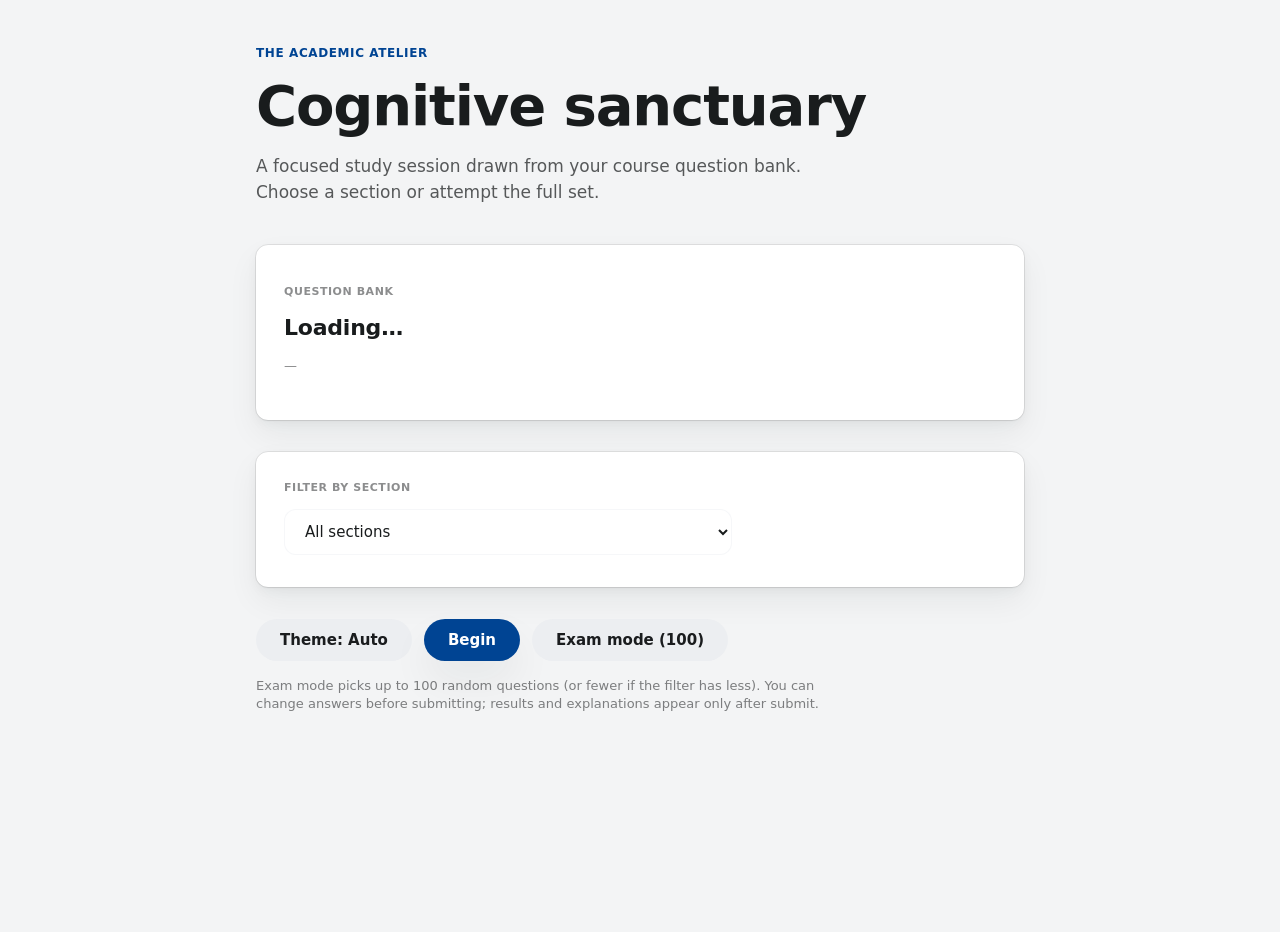
==== commit d8e84e87: "Update quiz navigation and results handling - Modified index and quiz HTML files to redirect to spec" ====
--- a/quiz/index.html
+++ b/quiz/index.html
@@ -3,7 +3,9 @@
   <head>
     <meta charset="UTF-8" />
     <meta name="viewport" content="width=device-width, initial-scale=1.0" />
-    <title>CPS630 — Practice Quiz</title>
+    <title>CPS630 — Home</title>
+    <meta http-equiv="refresh" content="0; url=home.html" />
+    <link rel="canonical" href="home.html" />
     <script>
       (function () {
         try {
@@ -19,178 +21,8 @@
     <link rel="stylesheet" href="css/atelier.css" />
   </head>
   <body>
-    <div class="app-shell">
-      <main class="main-stage">
-        <div id="view-start">
-          <p class="brand-mark">The Academic Atelier</p>
-          <h1 class="display-intro">Cognitive sanctuary</h1>
-          <p class="lede">
-            A focused study session drawn from your course question bank. Choose a section or
-            attempt the full set.
-          </p>
-
-          <div class="card" style="margin-bottom: 2rem">
-            <p class="label-md" style="margin-bottom: 0.75rem">Question bank</p>
-            <p id="bank-title" class="title-lg" style="margin-bottom: 0.5rem">Loading…</p>
-            <p id="bank-count" class="meta-muted">—</p>
-          </div>
-
-          <div class="card" style="margin-bottom: 2rem">
-            <label class="label-md" for="section-filter" style="display: block; margin-bottom: 0.75rem"
-              >Filter by section</label
-            >
-            <select id="section-filter" class="field-select">
-              <option value="">All sections</option>
-            </select>
-          </div>
-
-          <div id="stats-panel" class="card stats-panel hidden" style="margin-bottom: 2rem" aria-live="polite">
-            <p class="label-md" style="margin-bottom: 0.75rem">Your progress (this browser)</p>
-            <div id="stats-summary" class="stats-summary"></div>
-            <div id="stats-attempts-wrap" class="stats-attempts-wrap hidden">
-              <p class="label-md" style="margin-top: 1.25rem; margin-bottom: 0.5rem">Recent attempts</p>
-              <ul id="stats-attempts" class="stats-attempts"></ul>
-            </div>
-            <div class="btn-row" style="margin-top: 1.25rem; margin-bottom: 0">
-              <button type="button" class="btn btn-secondary" id="btn-clear-storage">
-                Clear saved progress
-              </button>
-            </div>
-          </div>
-
-          <p id="load-error" class="status-banner bad hidden" role="alert"></p>
-
-          <div id="resume-panel" class="card hidden" style="margin-bottom: 2rem" aria-live="polite">
-            <p class="label-md" style="margin-bottom: 0.5rem">Session in progress</p>
-            <p id="resume-summary" class="meta-muted" style="margin-bottom: 1rem"></p>
-            <div class="btn-row" style="margin-top: 0">
-              <button type="button" class="btn btn-primary" id="btn-resume">Resume</button>
-              <button type="button" class="btn btn-secondary" id="btn-discard-session">
-                Discard session
-              </button>
-            </div>
-          </div>
-
-          <div class="btn-row">
-            <button type="button" class="btn btn-secondary js-theme-toggle" id="btn-theme-start">
-              Theme: Auto
-            </button>
-            <button type="button" class="btn btn-primary" id="btn-start">Begin</button>
-            <button
-              type="button"
-              class="btn btn-secondary"
-              id="btn-start-exam"
-              title="100 random questions from the current filter. No correct/incorrect until you submit."
-            >
-              Exam mode (100)
-            </button>
-          </div>
-          <p class="meta-muted" style="margin-top: 1rem; max-width: 36rem; line-height: 1.45">
-            Exam mode picks up to 100 random questions (or fewer if the filter has less). You can change answers
-            before submitting; results and explanations appear only after submit.
-          </p>
-        </div>
-
-        <div id="view-quiz" class="hidden">
-          <div class="quiz-outer">
-            <div class="quiz-head-sticky">
-              <div class="card quiz-sticky-card">
-                <div class="quiz-sticky-top" aria-label="Quiz progress">
-                  <div class="brand-row">
-                    <span class="brand-mark">CPS630</span>
-                    <div class="brand-row-end">
-                      <span id="progress-meta" class="meta-muted"></span>
-                      <button
-                        type="button"
-                        class="btn btn-secondary btn-theme-compact js-theme-toggle"
-                        id="btn-theme-quiz"
-                      >
-                        Theme: Auto
-                      </button>
-                    </div>
-                  </div>
-                  <div class="progress-wrap" role="progressbar" aria-valuemin="0" aria-valuemax="100" aria-valuenow="0">
-                    <div id="progress-fill" class="progress-fill"></div>
-                  </div>
-                </div>
-                <div class="nav-toolbar quiz-sticky-nav" role="toolbar" aria-label="Question navigation">
-                  <button type="button" class="btn btn-secondary" id="btn-quiz-home" title="Save and return to home">
-                    Home
-                  </button>
-                  <button type="button" class="btn btn-secondary" id="btn-prev" title="Previous question">
-                    Previous
-                  </button>
-                  <button type="button" class="btn btn-secondary" id="btn-next" title="Next question">
-                    Next
-                  </button>
-                  <button type="button" class="btn btn-primary" id="btn-finish">Finish session</button>
-                </div>
-              </div>
-            </div>
-
-            <div class="quiz-columns">
-              <div class="quiz-body quiz-main-column">
-            <p id="question-tag" class="label-md" style="margin-bottom: 0.75rem"></p>
-            <p id="question-history" class="question-history meta-muted hidden" aria-live="polite"></p>
-            <h2 id="question-stem" class="title-lg"></h2>
-
-            <div id="options" class="options"></div>
-
-            <div
-              id="feedback"
-              class="status-banner hidden"
-              role="status"
-              aria-live="polite"
-            ></div>
-
-              </div>
-              <aside class="quiz-sidebar" aria-label="Question index">
-                <div class="quiz-sidebar-inner">
-                  <p class="label-md" style="margin-bottom: 0.75rem">Jump to question</p>
-                  <div
-                    id="question-jump"
-                    class="question-jump question-jump--side"
-                    role="navigation"
-                  ></div>
-                </div>
-              </aside>
-            </div>
-          </div>
-        </div>
-
-        <div id="view-results" class="hidden view-results">
-          <div class="results-body">
-            <p class="brand-mark">Results</p>
-            <p id="score-value" class="score-ring"></p>
-            <p id="score-summary" class="results-summary"></p>
-            <p class="results-footer-hint meta-muted">
-              <a href="#results-actions-panel" class="results-skip-link">Jump to actions</a>
-              <span class="results-footer-hint-sep"> · </span>
-              Home and Practice again stay fixed at the bottom while you scroll.
-            </p>
-            <div
-              id="results-actions-panel"
-              class="results-footer"
-              role="toolbar"
-              aria-label="Results actions"
-              data-results-footer
-              tabindex="-1"
-            >
-              <div class="results-footer-inner">
-                <button type="button" class="btn btn-primary" data-results-action="home">Home</button>
-                <button type="button" class="btn btn-secondary" data-results-action="restart">
-                  Practice again
-                </button>
-                <button type="button" class="btn btn-secondary js-theme-toggle">Theme: Auto</button>
-              </div>
-            </div>
-            <h2 class="title-lg results-review-heading">Review misses</h2>
-            <div id="review-list"></div>
-          </div>
-        </div>
-      </main>
-    </div>
-
-    <script type="module" src="js/app.js"></script>
+    <p style="font-family: system-ui, sans-serif; padding: 2rem">
+      <a href="home.html">Open Home</a> if you are not redirected.
+    </p>
   </body>
 </html>
--- a/quiz/css/atelier.css
+++ b/quiz/css/atelier.css
@@ -160,14 +160,117 @@
   }
 }
 
+/* Mobile: question column first; jump grid below. Bottom dock for controls. */
 @media (max-width: 959px) {
-  .quiz-sidebar {
-    order: -1;
-  }
-
   .quiz-sidebar-inner {
     max-height: 17rem;
     padding: 0.65rem 0.75rem 0.75rem;
+  }
+
+  .main-stage:has(#view-quiz:not(.hidden)) {
+    padding-bottom: calc(10.5rem + env(safe-area-inset-bottom, 0px));
+  }
+
+  .quiz-head-sticky {
+    position: fixed;
+    left: 0;
+    right: 0;
+    bottom: 0;
+    top: auto;
+    z-index: 40;
+    padding: 0;
+    padding-bottom: env(safe-area-inset-bottom, 0px);
+    background: color-mix(in srgb, var(--surface-container-lowest) 94%, transparent);
+    backdrop-filter: blur(14px);
+    -webkit-backdrop-filter: blur(14px);
+    border-top: 1px solid var(--card-edge);
+    box-shadow: 0 -10px 32px rgba(25, 28, 29, 0.1);
+  }
+
+  html.theme-dark .quiz-head-sticky {
+    box-shadow: 0 -10px 32px rgba(0, 0, 0, 0.45);
+  }
+
+  .quiz-sticky-card.card {
+    padding: 0.6rem 0.85rem 0.75rem;
+    margin: 0;
+    max-width: 100%;
+    border-radius: 0;
+    box-shadow: none;
+    outline: none;
+    background: transparent;
+  }
+
+  .quiz-sticky-top {
+    margin-bottom: 0.4rem;
+  }
+
+  .quiz-sticky-top .brand-mark {
+    display: none;
+  }
+
+  .quiz-head-sticky .btn-theme-compact {
+    display: none;
+  }
+
+  .quiz-head-sticky .brand-row {
+    margin-bottom: 0.35rem;
+  }
+
+  .quiz-head-sticky .brand-row-end {
+    flex: 1;
+    min-width: 0;
+    justify-content: space-between;
+    gap: 0.35rem;
+  }
+
+  .quiz-head-sticky .quiz-timer {
+    font-size: 0.75rem;
+    min-width: 2.75rem;
+  }
+
+  .quiz-head-sticky #progress-meta {
+    font-size: 0.75rem;
+    flex: 1;
+    text-align: right;
+    white-space: nowrap;
+    overflow: hidden;
+    text-overflow: ellipsis;
+  }
+
+  .quiz-head-sticky .progress-wrap {
+    height: 4px;
+  }
+
+  .quiz-sticky-nav {
+    margin: 0;
+    padding: 0.45rem 0 0;
+    margin-left: 0;
+    margin-right: 0;
+    margin-bottom: 0;
+    padding-left: 0;
+    padding-right: 0;
+    padding-bottom: 0;
+    background: transparent;
+    border-radius: 0;
+    gap: 0.35rem;
+    justify-content: space-between;
+  }
+
+  .quiz-sticky-nav .btn {
+    font-size: 0.75rem;
+    font-weight: 600;
+    padding: 0.5rem 0.4rem;
+    flex: 1 1 0;
+    min-width: 0;
+  }
+
+  .quiz-sticky-nav .btn-primary {
+    flex: 1.2 1 0;
+  }
+
+  .quiz-columns {
+    margin-top: 0;
   }
 }
 
@@ -196,6 +299,16 @@
   font-size: 0.8125rem;
   padding: 0.35rem 0.65rem;
   flex-shrink: 0;
+}
+
+.quiz-timer {
+  font-family: var(--font-body);
+  font-size: 0.8125rem;
+  font-weight: 600;
+  font-variant-numeric: tabular-nums;
+  color: var(--on_surface);
+  min-width: 3.25rem;
+  text-align: right;
 }
 
 .brand-mark {
@@ -337,11 +450,38 @@
   margin-top: 2rem;
 }
 
-/* —— Options —— */
+/* —— Options (radio list, choices shuffled per question in JS) —— */
 .options {
   display: flex;
   flex-direction: column;
   gap: 1rem;
+}
+
+.options--radio .option-radio {
+  display: flex;
+  align-items: flex-start;
+  gap: 0.75rem;
+  margin: 0;
+  cursor: pointer;
+}
+
+.options--radio .option-radio-input {
+  margin: 0.2rem 0 0;
+  flex-shrink: 0;
+  width: 1.125rem;
+  height: 1.125rem;
+  accent-color: var(--primary);
+  cursor: pointer;
+}
+
+.options--radio .option-radio-input:disabled {
+  cursor: default;
+}
+
+.options--radio .option-radio-text {
+  flex: 1;
+  min-width: 0;
+  line-height: 1.45;
 }
 
 .option-btn {
@@ -356,19 +496,19 @@
   background: var(--surface-container-low);
   color: var(--on_surface);
   cursor: pointer;
-  transition: background 0.2s ease;
-}
-
-.option-btn:hover:not(:disabled) {
+  transition: background 0.2s ease, box-shadow 0.2s ease;
+}
+
+.option-radio.option-btn:hover:not(:has(input:disabled)) {
   background: var(--surface-container-high);
 }
 
-.option-btn:focus-visible {
+.option-btn:focus-within {
   outline: 2px solid var(--primary);
   outline-offset: 2px;
 }
 
-.option-btn:disabled {
+.option-btn:has(input:disabled) {
   cursor: default;
 }
 
@@ -383,24 +523,14 @@
   color: var(--on_surface);
 }
 
-.option-btn.correct-reveal .option-key {
-  color: var(--success);
-}
-
 .option-btn.incorrect-reveal {
   background: color-mix(in srgb, var(--error) 16%, var(--surface-container-lowest));
   box-shadow: inset 0 0 0 1.5px color-mix(in srgb, var(--error) 42%, transparent);
   color: var(--on_surface);
 }
 
-.option-btn.incorrect-reveal .option-key {
-  color: var(--error);
-}
-
-.option-key {
-  font-weight: 600;
-  color: var(--primary);
-  margin-right: 0.5rem;
+.option-btn.incorrect-reveal .option-radio-text {
+  color: var(--on_surface);
 }
 
 /* —— Confidence chips —— */
@@ -467,11 +597,20 @@
 /* —— Results —— */
 .view-results {
   position: relative;
-  padding-bottom: 5.5rem;
+  padding-bottom: 6.25rem;
 }
 
 .results-body {
+  display: grid;
+  gap: 1.5rem;
   padding-bottom: 1rem;
+}
+
+.results-hero {
+  background: color-mix(in srgb, var(--surface-container-lowest) 84%, var(--surface-container-high));
+  box-shadow: var(--card-raise);
+  outline: none;
+  padding-bottom: 1.5rem;
 }
 
 .results-footer-hint {
@@ -496,8 +635,12 @@
 }
 
 .results-review-heading {
-  margin-bottom: 1rem;
-  margin-top: 1.75rem;
+  margin: 0;
+}
+
+.results-review-list {
+  display: grid;
+  gap: 1.5rem;
 }
 
 .results-footer {
@@ -511,6 +654,7 @@
   backdrop-filter: blur(14px);
   -webkit-backdrop-filter: blur(14px);
   box-shadow: var(--shadow-footer-up);
+  outline: none;
 }
 
 .results-footer-inner {
@@ -538,11 +682,14 @@
 }
 
 .review-item {
-  padding: 1.25rem 0;
+  padding: 1.35rem 1.4rem 1.5rem;
+  margin: 0;
+  background: color-mix(in srgb, var(--surface-container-lowest) 80%, var(--surface-container-high));
+  outline: none;
 }
 
 .review-item + .review-item {
-  margin-top: 1.5rem;
+  margin-top: 0;
 }
 
 .hidden {
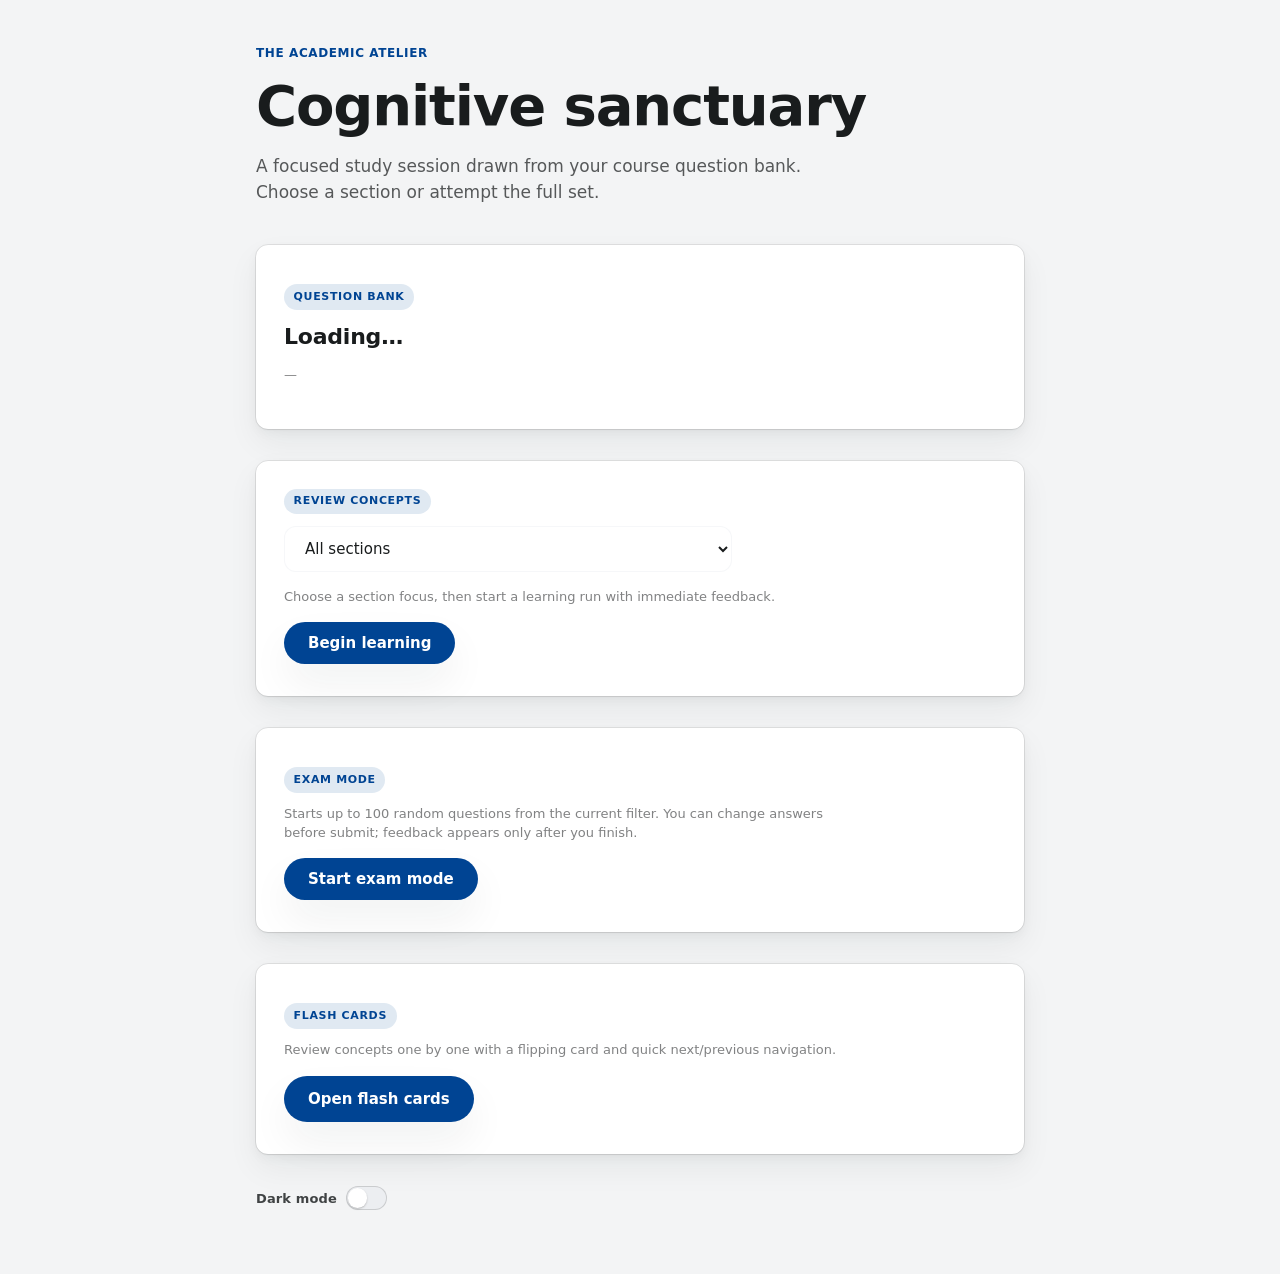
==== commit 4ed8b9da: "Add Google Analytics tracking to HTML files - Integrated Google Tag Manager script into multiple HTM" ====
--- a/quiz/index.html
+++ b/quiz/index.html
@@ -1,6 +1,17 @@
 <!DOCTYPE html>
 <html lang="en">
   <head>
+    <!-- Google tag (gtag.js) -->
+    <script async src="https://www.googletagmanager.com/gtag/js?id=G-T6DMQSBHCW"></script>
+    <script>
+      window.dataLayer = window.dataLayer || [];
+      function gtag() {
+        dataLayer.push(arguments);
+      }
+      gtag("js", new Date());
+
+      gtag("config", "G-T6DMQSBHCW");
+    </script>
     <meta charset="UTF-8" />
     <meta name="viewport" content="width=device-width, initial-scale=1.0" />
     <title>CPS630 — Home</title>
--- a/quiz/css/atelier.css
+++ b/quiz/css/atelier.css
@@ -20,6 +20,10 @@
   --tertiary: #6b5a4a;
   --success: #1b6e3a;
   --error: #b3261e;
+  /* Filled destructive — lighter red, still readable with white label */
+  --danger-fill: #d14b42;
+  --on-danger-fill: #ffffff;
+  --danger-fill-hover: #b33f37;
   --ambient-shadow: 0 20px 40px rgba(25, 28, 29, 0.06);
   --card-raise:
     0 1px 2px rgba(25, 28, 29, 0.05),
@@ -209,7 +213,8 @@
     display: none;
   }
 
-  .quiz-head-sticky .btn-theme-compact {
+  .quiz-head-sticky .btn-theme-compact,
+  .quiz-head-sticky .theme-switch-compact {
     display: none;
   }
 
@@ -301,6 +306,67 @@
   flex-shrink: 0;
 }
 
+.theme-switch {
+  display: inline-flex;
+  align-items: center;
+  gap: 0.55rem;
+  font-size: 0.8125rem;
+  color: color-mix(in srgb, var(--on_surface) 82%, transparent);
+}
+
+.theme-switch input {
+  position: absolute;
+  opacity: 0;
+  width: 1px;
+  height: 1px;
+  pointer-events: none;
+}
+
+.theme-switch-label {
+  font-weight: 600;
+  letter-spacing: 0.01em;
+}
+
+.theme-switch-track {
+  width: 2.6rem;
+  height: 1.5rem;
+  border-radius: 9999px;
+  background: var(--surface-container-high);
+  box-shadow: inset 0 0 0 1px color-mix(in srgb, var(--on_surface) 16%, transparent);
+  position: relative;
+  transition: background 0.2s ease;
+}
+
+.theme-switch-track::after {
+  content: "";
+  position: absolute;
+  top: 0.14rem;
+  left: 0.16rem;
+  width: 1.2rem;
+  height: 1.2rem;
+  border-radius: 50%;
+  background: var(--surface-container-lowest);
+  box-shadow: 0 1px 2px rgba(0, 0, 0, 0.22);
+  transition: transform 0.2s ease;
+}
+
+.theme-switch input:checked + .theme-switch-track {
+  background: color-mix(in srgb, var(--primary) 26%, var(--surface-container-high));
+}
+
+.theme-switch input:checked + .theme-switch-track::after {
+  transform: translateX(1.08rem);
+}
+
+.theme-switch input:focus-visible + .theme-switch-track {
+  outline: 2px solid var(--primary);
+  outline-offset: 2px;
+}
+
+.theme-switch-compact .theme-switch-label {
+  display: none;
+}
+
 .quiz-timer {
   font-family: var(--font-body);
   font-size: 0.8125rem;
@@ -393,6 +459,16 @@
   color: color-mix(in srgb, var(--on_surface) 50%, transparent);
 }
 
+.section-label {
+  display: block;
+  width: fit-content;
+  padding: 0.28rem 0.6rem;
+  border-radius: var(--radius-full);
+  color: var(--primary);
+  background: color-mix(in srgb, var(--primary) 12%, var(--surface-container-lowest));
+  letter-spacing: 0.06em;
+}
+
 /* —— Surfaces —— */
 .card {
   background: var(--surface-container-lowest);
@@ -419,6 +495,13 @@
   transition: background 0.2s ease, box-shadow 0.2s ease;
 }
 
+.btn-link {
+  display: inline-flex;
+  align-items: center;
+  justify-content: center;
+  text-decoration: none;
+}
+
 .btn:disabled {
   opacity: 0.45;
   cursor: not-allowed;
@@ -441,6 +524,16 @@
 
 .btn-secondary:hover:not(:disabled) {
   background: color-mix(in srgb, var(--surface-container-high) 85%, var(--on_surface));
+}
+
+.btn-danger {
+  background: var(--danger-fill);
+  color: var(--on-danger-fill);
+  box-shadow: var(--ambient-shadow);
+}
+
+.btn-danger:hover:not(:disabled) {
+  background: var(--danger-fill-hover);
 }
 
 .btn-row {
@@ -910,6 +1003,76 @@
   font-size: 0.8125rem;
   display: block;
   margin-bottom: 0.2rem;
+}
+
+/* —— Flash cards —— */
+.flash-layout {
+  max-width: 52rem;
+}
+
+.flash-topbar {
+  display: flex;
+  flex-wrap: wrap;
+  align-items: center;
+  justify-content: space-between;
+  gap: 0.75rem;
+  margin-bottom: 1rem;
+}
+
+.flash-controls {
+  display: grid;
+  gap: 1.25rem;
+  margin-bottom: 1.25rem;
+}
+
+.flash-card {
+  min-height: 20rem;
+  perspective: 1200px;
+  cursor: pointer;
+  user-select: none;
+}
+
+.flash-card-inner {
+  position: relative;
+  min-height: 20rem;
+  transform-style: preserve-3d;
+  transition: transform 420ms ease;
+}
+
+.flash-card.is-flipped .flash-card-inner {
+  transform: rotateY(180deg);
+}
+
+.flash-face {
+  position: absolute;
+  inset: 0;
+  min-height: 20rem;
+  backface-visibility: hidden;
+  -webkit-backface-visibility: hidden;
+}
+
+.flash-face .title-lg {
+  margin-bottom: 1rem;
+}
+
+.flash-face-back {
+  transform: rotateY(180deg);
+}
+
+.flash-nav-row {
+  display: flex;
+  justify-content: center;
+  gap: 1rem;
+  margin-top: 1rem;
+  margin-bottom: 0.5rem;
+}
+
+.flash-arrow-btn {
+  min-width: 3.25rem;
+  padding-left: 1rem;
+  padding-right: 1rem;
+  font-size: 1.25rem;
+  line-height: 1;
 }
 
 @media (min-width: 640px) {
@@ -938,6 +1101,10 @@
   --tertiary: #a08b7a;
   --success: #81c995;
   --error: #f28b82;
+  /* Dark UI: lighter red fill */
+  --danger-fill: #ef6a65;
+  --on-danger-fill: #ffffff;
+  --danger-fill-hover: #e8554f;
   --ambient-shadow: 0 20px 40px rgba(0, 0, 0, 0.45);
   --card-raise:
     0 1px 2px rgba(0, 0, 0, 0.35),
